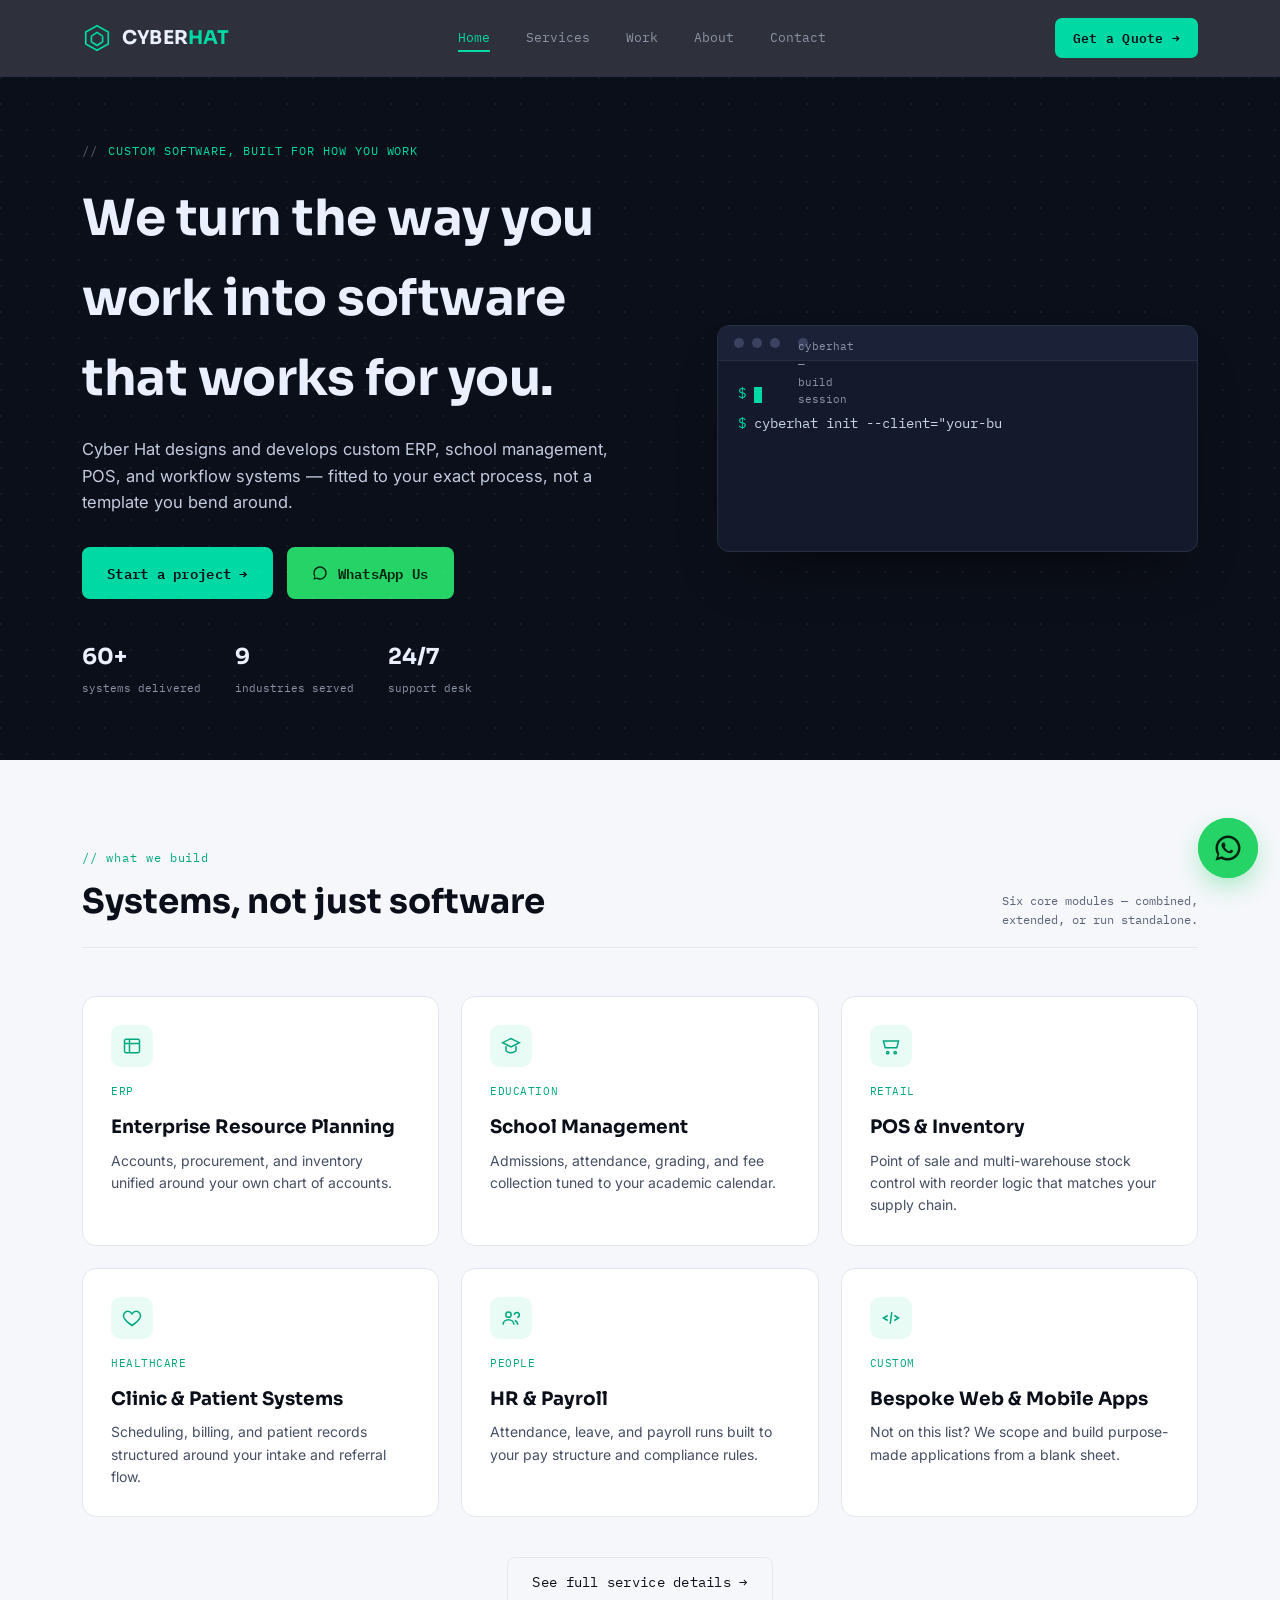
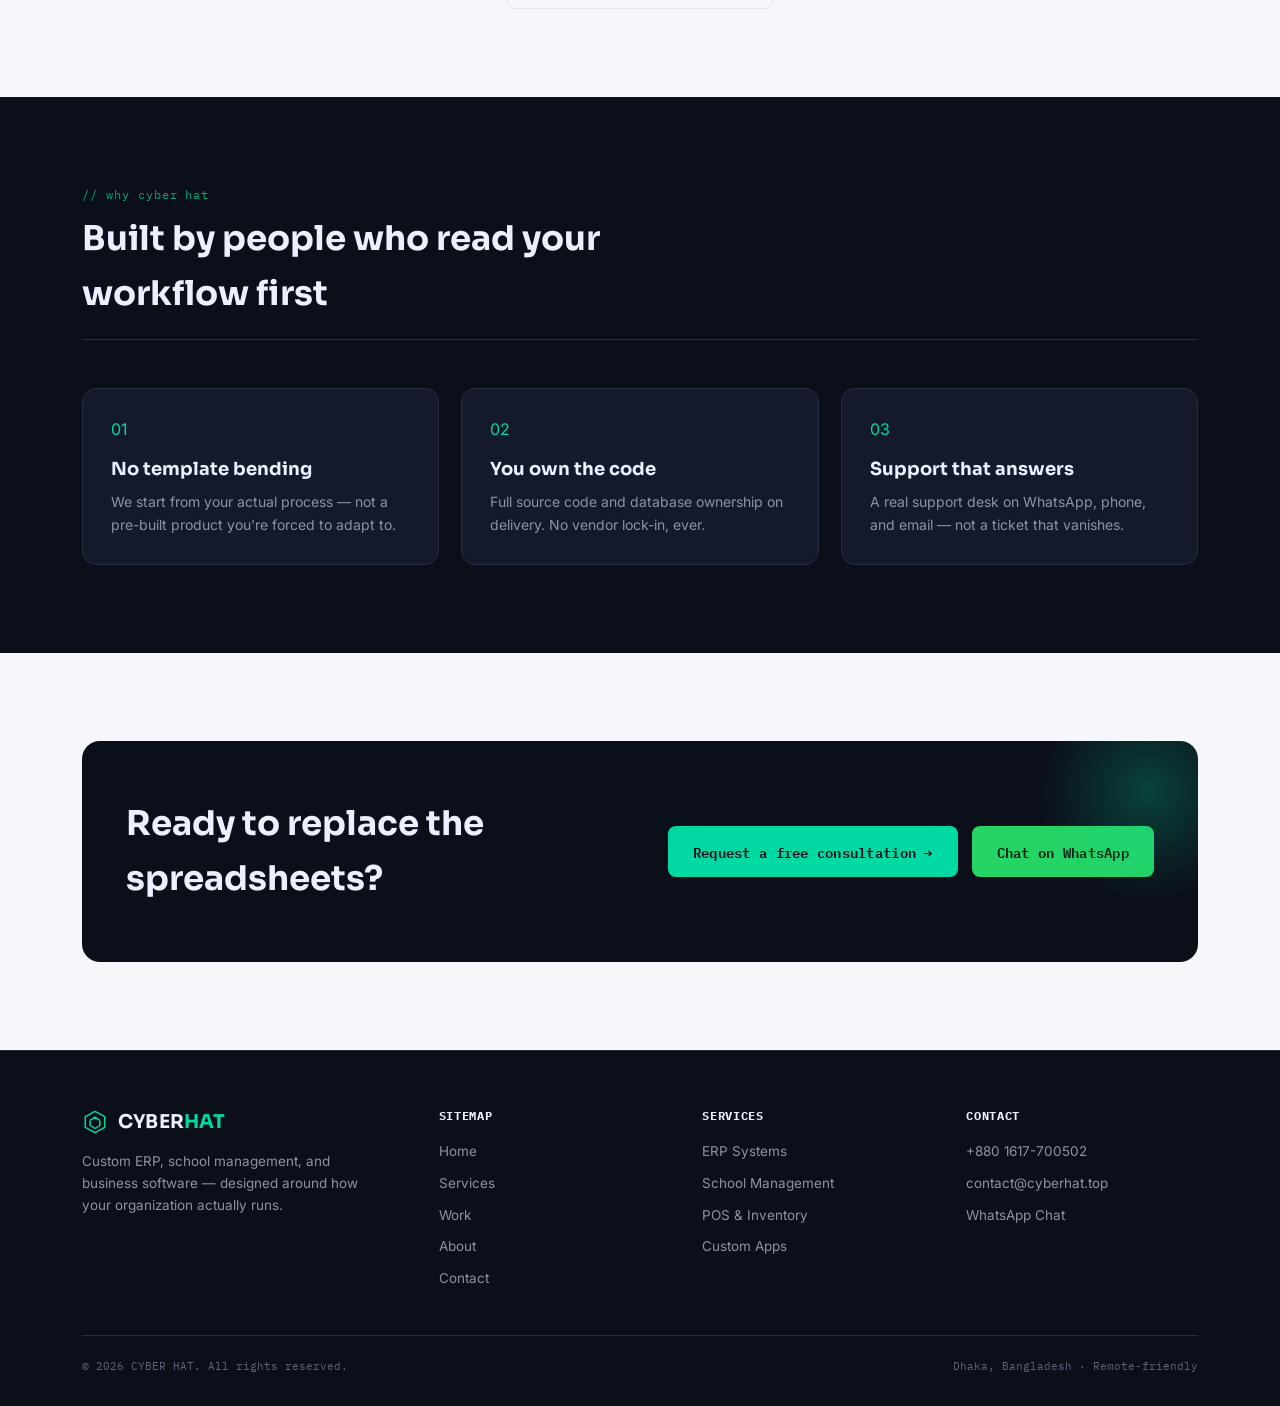
==== index.html @ 16d9b81a "Add files via upload" ====
<!DOCTYPE html>
<html lang="en">
<head>
<meta charset="UTF-8">
<meta name="viewport" content="width=device-width, initial-scale=1.0">
<title>Cyber Hat — Custom Software, ERP & School Management Systems</title>
<meta name="description" content="Cyber Hat builds custom ERP, school management, POS and business software tailored to how your organization actually works.">
<link rel="preconnect" href="https://fonts.googleapis.com">
<link rel="preconnect" href="https://fonts.gstatic.com" crossorigin>
<link href="https://fonts.googleapis.com/css2?family=Sora:wght@400;600;700;800&family=Inter:wght@400;500;600&family=IBM+Plex+Mono:wght@400;500&display=swap" rel="stylesheet">
<link rel="stylesheet" href="style.css">
</head>
<body>

<header class="site-header">
  <nav class="nav">
    <a href="index.html" class="logo">
      <svg viewBox="0 0 32 32" fill="none"><path d="M16 3 L28 9.5 V22.5 L16 29 L4 22.5 V9.5 Z" stroke="#00D9A3" stroke-width="1.8"/><path d="M10 14 L16 10 L22 14 M10 14 V20 L16 24 L22 20 V14" stroke="#00D9A3" stroke-width="1.8" stroke-linejoin="round"/></svg>
      <span class="logo-word">CYBER<span>HAT</span></span>
    </a>
    <ul class="nav-links">
      <li><a href="index.html" class="active">Home</a></li>
      <li><a href="services.html">Services</a></li>
      <li><a href="work.html">Work</a></li>
      <li><a href="about.html">About</a></li>
      <li><a href="contact.html">Contact</a></li>
    </ul>
    <a class="nav-cta desktop-only" href="contact.html">Get a Quote →</a>
    <button class="nav-toggle" aria-label="Toggle menu">☰</button>
  </nav>
  <div class="mobile-menu">
    <a href="index.html" class="active">Home</a>
    <a href="services.html">Services</a>
    <a href="work.html">Work</a>
    <a href="about.html">About</a>
    <a href="contact.html">Contact</a>
    <a class="nav-cta" href="contact.html">Get a Quote →</a>
  </div>
</header>

<section class="page-hero" style="padding-bottom:0;">
  <div class="wrap">
    <div class="crumb">CUSTOM SOFTWARE, BUILT FOR HOW YOU WORK</div>
    <div style="display:grid; grid-template-columns:1.1fr 0.9fr; gap:48px; align-items:center;">
      <div>
        <h1>We turn the way you work into software that works for you.</h1>
        <p class="lede">Cyber Hat designs and develops custom ERP, school management, POS, and workflow systems — fitted to your exact process, not a template you bend around.</p>
        <div style="display:flex; gap:14px; margin-top:32px; flex-wrap:wrap;">
          <a class="btn btn-primary" href="contact.html">Start a project →</a>
          <a class="btn btn-whatsapp" href="https://wa.me/8801617700502?text=Hi%20Cyber%20Hat%2C%20I%27d%20like%20to%20talk%20about%20a%20software%20project." target="_blank" rel="noopener">
            <svg width="16" height="16" viewBox="0 0 24 24" fill="#06210F"><path d="M12 2C6.5 2 2 6.5 2 12c0 1.9.5 3.7 1.5 5.3L2 22l4.9-1.3C8.4 21.6 10.2 22 12 22c5.5 0 10-4.5 10-10S17.5 2 12 2zm0 18c-1.6 0-3.1-.4-4.4-1.2l-.3-.2-3 .8.8-2.9-.2-.3C4.4 15 4 13.5 4 12c0-4.4 3.6-8 8-8s8 3.6 8 8-3.6 8-8 8z"/></svg>
            WhatsApp Us
          </a>
        </div>
        <div style="margin-top:40px; display:flex; gap:34px; flex-wrap:wrap;">
          <div><strong style="font-family:var(--display); font-size:22px; display:block;">60+</strong><span style="font-family:var(--mono); font-size:11px; color:var(--muted);">systems delivered</span></div>
          <div><strong style="font-family:var(--display); font-size:22px; display:block;">9</strong><span style="font-family:var(--mono); font-size:11px; color:var(--muted);">industries served</span></div>
          <div><strong style="font-family:var(--display); font-size:22px; display:block;">24/7</strong><span style="font-family:var(--mono); font-size:11px; color:var(--muted);">support desk</span></div>
        </div>
      </div>
      <div class="terminal reveal">
        <div class="terminal-bar"><span></span><span></span><span></span><span class="lbl">cyberhat — build session</span></div>
        <div class="terminal-body" data-terminal><div class="line"><span class="prompt">$</span> <span class="caret"></span></div></div>
      </div>
    </div>
    <div style="height:60px;"></div>
  </div>
</section>

<section>
  <div class="wrap">
    <div class="section-head reveal">
      <div>
        <div class="section-tag">what we build</div>
        <h2>Systems, not just software</h2>
      </div>
      <p class="section-note">Six core modules — combined, extended, or run standalone.</p>
    </div>
    <div class="grid-3">
      <div class="card reveal">
        <div class="card-icon"><svg width="20" height="20" viewBox="0 0 24 24" fill="none" stroke="#00A87D" stroke-width="1.8"><rect x="3" y="4" width="18" height="16" rx="2"/><path d="M3 9h18M9 4v16"/></svg></div>
        <div class="tag">ERP</div>
        <h3>Enterprise Resource Planning</h3>
        <p>Accounts, procurement, and inventory unified around your own chart of accounts.</p>
      </div>
      <div class="card reveal">
        <div class="card-icon"><svg width="20" height="20" viewBox="0 0 24 24" fill="none" stroke="#00A87D" stroke-width="1.8"><path d="M12 3 2 8l10 5 10-5-10-5Z"/><path d="M6 12v5c0 1.5 3 3 6 3s6-1.5 6-3v-5"/></svg></div>
        <div class="tag">EDUCATION</div>
        <h3>School Management</h3>
        <p>Admissions, attendance, grading, and fee collection tuned to your academic calendar.</p>
      </div>
      <div class="card reveal">
        <div class="card-icon"><svg width="20" height="20" viewBox="0 0 24 24" fill="none" stroke="#00A87D" stroke-width="1.8"><path d="M3 6h18l-2 8H5L3 6Z"/><circle cx="8" cy="20" r="1.4"/><circle cx="17" cy="20" r="1.4"/></svg></div>
        <div class="tag">RETAIL</div>
        <h3>POS &amp; Inventory</h3>
        <p>Point of sale and multi-warehouse stock control with reorder logic that matches your supply chain.</p>
      </div>
      <div class="card reveal">
        <div class="card-icon"><svg width="20" height="20" viewBox="0 0 24 24" fill="none" stroke="#00A87D" stroke-width="1.8"><path d="M12 21s-7-4.4-9.5-9C.7 8.4 2.7 4 7 4c2.2 0 3.8 1.3 5 3 1.2-1.7 2.8-3 5-3 4.3 0 6.3 4.4 4.5 8-2.5 4.6-9.5 9-9.5 9Z"/></svg></div>
        <div class="tag">HEALTHCARE</div>
        <h3>Clinic &amp; Patient Systems</h3>
        <p>Scheduling, billing, and patient records structured around your intake and referral flow.</p>
      </div>
      <div class="card reveal">
        <div class="card-icon"><svg width="20" height="20" viewBox="0 0 24 24" fill="none" stroke="#00A87D" stroke-width="1.8"><circle cx="9" cy="8" r="3.2"/><path d="M2.5 20c0-3.5 3-6 6.5-6s6.5 2.5 6.5 6"/><path d="M16 8.5a3 3 0 1 1 3.6 2.9M20 20c0-2.3-1.4-4.3-3.4-5.2"/></svg></div>
        <div class="tag">PEOPLE</div>
        <h3>HR &amp; Payroll</h3>
        <p>Attendance, leave, and payroll runs built to your pay structure and compliance rules.</p>
      </div>
      <div class="card reveal">
        <div class="card-icon"><svg width="20" height="20" viewBox="0 0 24 24" fill="none" stroke="#00A87D" stroke-width="1.8"><path d="m8 9-5 3 5 3M16 9l5 3-5 3M13 5l-2 14"/></svg></div>
        <div class="tag">CUSTOM</div>
        <h3>Bespoke Web &amp; Mobile Apps</h3>
        <p>Not on this list? We scope and build purpose-made applications from a blank sheet.</p>
      </div>
    </div>
    <div style="text-align:center; margin-top:40px;">
      <a class="btn btn-outline on-light" href="services.html">See full service details →</a>
    </div>
  </div>
</section>

<section class="dark-section">
  <div class="wrap">
    <div class="section-head reveal">
      <div>
        <div class="section-tag">why cyber hat</div>
        <h2>Built by people who read your workflow first</h2>
      </div>
    </div>
    <div class="grid-3">
      <div class="dark-card reveal">
        <div class="tag" style="color:var(--signal);">01</div>
        <h3>No template bending</h3>
        <p>We start from your actual process — not a pre-built product you're forced to adapt to.</p>
      </div>
      <div class="dark-card reveal">
        <div class="tag" style="color:var(--signal);">02</div>
        <h3>You own the code</h3>
        <p>Full source code and database ownership on delivery. No vendor lock-in, ever.</p>
      </div>
      <div class="dark-card reveal">
        <div class="tag" style="color:var(--signal);">03</div>
        <h3>Support that answers</h3>
        <p>A real support desk on WhatsApp, phone, and email — not a ticket that vanishes.</p>
      </div>
    </div>
  </div>
</section>

<section>
  <div class="wrap">
    <div class="cta-band reveal">
      <h2>Ready to replace the spreadsheets?</h2>
      <div class="cta-actions">
        <a class="btn btn-primary" href="contact.html">Request a free consultation →</a>
        <a class="btn btn-whatsapp" href="https://wa.me/8801617700502" target="_blank" rel="noopener">Chat on WhatsApp</a>
      </div>
    </div>
  </div>
</section>

<footer class="site-footer">
  <div class="wrap">
    <div class="foot-grid">
      <div class="foot-col">
        <div class="foot-brand">
          <svg width="26" height="26" viewBox="0 0 32 32" fill="none"><path d="M16 3 L28 9.5 V22.5 L16 29 L4 22.5 V9.5 Z" stroke="#00D9A3" stroke-width="1.8"/><path d="M10 14 L16 10 L22 14 M10 14 V20 L16 24 L22 20 V14" stroke="#00D9A3" stroke-width="1.8" stroke-linejoin="round"/></svg>
          <span class="logo-word">CYBER<span>HAT</span></span>
        </div>
        <p class="foot-desc">Custom ERP, school management, and business software — designed around how your organization actually runs.</p>
      </div>
      <div class="foot-col">
        <h4>Sitemap</h4>
        <a href="index.html">Home</a>
        <a href="services.html">Services</a>
        <a href="work.html">Work</a>
        <a href="about.html">About</a>
        <a href="contact.html">Contact</a>
      </div>
      <div class="foot-col">
        <h4>Services</h4>
        <a href="services.html">ERP Systems</a>
        <a href="services.html">School Management</a>
        <a href="services.html">POS &amp; Inventory</a>
        <a href="services.html">Custom Apps</a>
      </div>
      <div class="foot-col">
        <h4>Contact</h4>
        <a href="tel:+8801617700502">+880 1617-700502</a>
        <a href="mailto:contact@cyberhat.top">contact@cyberhat.top</a>
        <a href="https://wa.me/8801617700502" target="_blank" rel="noopener">WhatsApp Chat</a>
      </div>
    </div>
    <div class="foot-bottom">
      <span>© 2026 CYBER HAT. All rights reserved.</span>
      <span>Dhaka, Bangladesh · Remote-friendly</span>
    </div>
  </div>
</footer>

<div class="wa-float">
  <span class="wa-tooltip">Chat with us</span>
  <a class="wa-btn" href="https://wa.me/8801617700502?text=Hi%20Cyber%20Hat%2C%20I%27d%20like%20to%20talk%20about%20a%20software%20project." target="_blank" rel="noopener" aria-label="Chat on WhatsApp">
    <svg viewBox="0 0 24 24" fill="#06210F"><path d="M12 2C6.5 2 2 6.5 2 12c0 1.9.5 3.7 1.5 5.3L2 22l4.9-1.3C8.4 21.6 10.2 22 12 22c5.5 0 10-4.5 10-10S17.5 2 12 2zm0 18c-1.6 0-3.1-.4-4.4-1.2l-.3-.2-3 .8.8-2.9-.2-.3C4.4 15 4 13.5 4 12c0-4.4 3.6-8 8-8s8 3.6 8 8-3.6 8-8 8zm4.4-5.9c-.2-.1-1.4-.7-1.7-.8-.2-.1-.4-.1-.6.1-.2.2-.6.8-.8 1-.1.2-.3.2-.5.1-.7-.3-1.4-.7-2-1.3-.5-.5-1-1.1-1.4-1.7-.1-.2 0-.4.1-.5.1-.1.2-.3.4-.4.1-.1.2-.3.2-.4.1-.2 0-.3 0-.4-.1-.1-.6-1.4-.8-1.9-.2-.5-.4-.4-.6-.4h-.5c-.2 0-.4.1-.6.3-.2.2-.8.8-.8 1.9s.8 2.2.9 2.4c.1.2 1.6 2.4 3.8 3.4.5.2.9.4 1.3.5.5.2 1 .1 1.4.1.4-.1 1.4-.6 1.6-1.1.2-.5.2-1 .1-1.1-.1-.1-.2-.2-.4-.3z"/></svg>
  </a>
</div>

<script src="script.js"></script>
</body>
</html>
---- style.css ----
/* ============ CYBER HAT — shared stylesheet ============ */
:root{
  --ink:#0B0F19;
  --panel:#141a2b;
  --panel-2:#1b2238;
  --paper:#F6F7FB;
  --line:#E3E6EF;
  --line-dark:#262e46;
  --signal:#00D9A3;
  --signal-dim:#00A87D;
  --amber:#FFB020;
  --text-dark:#0B0F19;
  --text-light:#EAF0FF;
  --muted:#8B93A7;
  --muted-2:#5b6478;
  --display:'Sora', sans-serif;
  --body:'Inter', sans-serif;
  --mono:'IBM Plex Mono', monospace;
}

*{margin:0; padding:0; box-sizing:border-box;}
html{scroll-behavior:smooth;}
body{
  background:var(--paper);
  color:var(--text-dark);
  font-family:var(--body);
  line-height:1.6;
  overflow-x:hidden;
}
@media (prefers-reduced-motion: reduce){
  *{animation-duration:0.01ms !important; animation-iteration-count:1 !important; transition-duration:0.01ms !important; scroll-behavior:auto !important;}
}
img,svg{display:block; max-width:100%;}
a{color:inherit; text-decoration:none;}
ul{list-style:none;}
button{font-family:inherit; cursor:pointer;}

.wrap{max-width:1180px; margin:0 auto; padding:0 32px;}
@media(max-width:600px){.wrap{padding:0 20px;}}

a:focus-visible, button:focus-visible, input:focus-visible, textarea:focus-visible, select:focus-visible{
  outline:2px solid var(--amber);
  outline-offset:2px;
}

/* ---------- header / nav ---------- */
header.site-header{
  position:sticky; top:0; z-index:50;
  background:rgba(11,15,25,0.85);
  backdrop-filter:blur(10px);
  border-bottom:1px solid var(--line-dark);
}
.nav{
  display:flex; align-items:center; justify-content:space-between;
  padding:18px 32px; max-width:1180px; margin:0 auto;
}
.logo{display:flex; align-items:center; gap:10px; color:var(--text-light);}
.logo svg{width:30px; height:30px;}
.logo-word{font-family:var(--display); font-weight:700; font-size:19px; letter-spacing:0.01em;}
.logo-word span{color:var(--signal);}
.nav-links{display:flex; gap:8px; align-items:center; font-family:var(--mono); font-size:13px;}
.nav-links a{
  color:var(--muted); padding:8px 14px; border-radius:6px; position:relative;
  transition:color 0.2s, background 0.2s;
}
.nav-links a:hover{color:var(--text-light); background:var(--panel);}
.nav-links a.active{color:var(--signal);}
.nav-links a.active::after{
  content:""; position:absolute; left:14px; right:14px; bottom:2px; height:2px; background:var(--signal);
}
.nav-cta{
  font-family:var(--mono); font-size:12.5px; letter-spacing:0.02em;
  background:var(--signal); color:var(--ink); padding:10px 18px; border-radius:7px;
  font-weight:600; transition:background 0.2s, transform 0.15s;
  display:inline-flex; align-items:center; gap:8px;
}
.nav-cta:hover{background:var(--text-light); transform:translateY(-1px);}
.nav-toggle{display:none; background:none; border:none; color:var(--text-light); font-size:22px;}
@media(max-width:900px){
  .nav-links{display:none;}
  .nav-cta.desktop-only{display:none;}
  .nav-toggle{display:block;}
}
.mobile-menu{
  display:none; flex-direction:column; gap:2px; padding:10px 20px 22px;
  background:var(--ink); border-bottom:1px solid var(--line-dark);
}
.mobile-menu.open{display:flex;}
.mobile-menu a{
  font-family:var(--mono); font-size:14px; color:var(--muted); padding:12px 6px;
  border-bottom:1px solid var(--line-dark);
}
.mobile-menu a.active{color:var(--signal);}
.mobile-menu .nav-cta{margin-top:14px; justify-content:center;}

/* ---------- page hero band (dark) ---------- */
.page-hero{
  background:var(--ink);
  color:var(--text-light);
  padding:64px 0 56px;
  position:relative;
  overflow:hidden;
}
.page-hero::before{
  content:"";
  position:absolute; inset:0;
  background-image: radial-gradient(circle at 1px 1px, rgba(255,255,255,0.06) 1px, transparent 0);
  background-size:26px 26px;
  pointer-events:none;
}
.crumb{
  font-family:var(--mono); font-size:12px; color:var(--signal); letter-spacing:0.08em;
  display:flex; align-items:center; gap:10px; margin-bottom:18px; position:relative;
}
.crumb::before{content:"//"; color:var(--muted-2);}
.page-hero h1{
  font-family:var(--display); font-weight:700; font-size:clamp(30px,4.4vw,50px);
  letter-spacing:-0.01em; max-width:16ch; position:relative;
}
.page-hero .lede{
  margin-top:18px; font-size:16.5px; color:#c3cbe0; max-width:56ch; position:relative;
}

/* ---------- generic section ---------- */
section{padding:88px 0;}
.section-tight{padding:56px 0;}
.section-head{
  display:flex; justify-content:space-between; align-items:flex-end; gap:24px;
  margin-bottom:48px; padding-bottom:18px; border-bottom:1px solid var(--line);
}
.section-tag{font-family:var(--mono); font-size:12px; color:var(--signal-dim); letter-spacing:0.08em;}
.section-tag::before{content:"// ";}
h2{font-family:var(--display); font-weight:700; font-size:clamp(24px,3vw,34px); margin-top:8px; max-width:22ch;}
.section-note{font-family:var(--mono); font-size:12px; color:var(--muted-2); max-width:30ch; text-align:right;}
@media(max-width:700px){
  .section-head{flex-direction:column; align-items:flex-start;}
  .section-note{text-align:left;}
}
.dark-section{background:var(--ink); color:var(--text-light);}
.dark-section h2{color:var(--text-light);}
.dark-section .section-head{border-bottom:1px solid var(--line-dark);}

/* ---------- buttons ---------- */
.btn{
  font-family:var(--mono); font-size:13.5px; letter-spacing:0.02em;
  padding:14px 24px; border-radius:8px; display:inline-flex; align-items:center; gap:10px;
  transition:transform 0.15s ease, background 0.2s, box-shadow 0.2s;
  border:1px solid transparent;
}
.btn-primary{background:var(--signal); color:var(--ink); font-weight:600;}
.btn-primary:hover{transform:translateY(-2px); box-shadow:0 10px 24px -8px rgba(0,217,163,0.55);}
.btn-outline{border-color:var(--line-dark); color:var(--text-light);}
.btn-outline:hover{border-color:var(--signal); color:var(--signal);}
.btn-outline.on-light{border-color:var(--line); color:var(--text-dark);}
.btn-outline.on-light:hover{border-color:var(--signal-dim); color:var(--signal-dim);}
.btn-whatsapp{background:#25D366; color:#06210F; font-weight:600;}
.btn-whatsapp:hover{transform:translateY(-2px); box-shadow:0 10px 24px -8px rgba(37,211,102,0.6);}

/* ---------- terminal / hero visual ---------- */
.terminal{
  background:var(--panel);
  border:1px solid var(--line-dark);
  border-radius:12px;
  overflow:hidden;
  box-shadow:0 30px 60px -30px rgba(0,0,0,0.6);
}
.terminal-bar{
  display:flex; align-items:center; gap:8px;
  padding:12px 16px; background:var(--panel-2); border-bottom:1px solid var(--line-dark);
}
.terminal-bar span{width:10px; height:10px; border-radius:50%; background:#3a4260;}
.terminal-bar .lbl{
  margin-left:10px; font-family:var(--mono); font-size:11px; color:var(--muted);
}
.terminal-body{padding:22px 20px; font-family:var(--mono); font-size:13.5px; color:#c9d3e8; min-height:190px;}
.terminal-body .line{margin-bottom:8px;}
.terminal-body .prompt{color:var(--signal);}
.terminal-body .out{color:var(--muted);}
.caret{display:inline-block; width:8px; height:16px; background:var(--signal); vertical-align:middle; animation:blink 1s steps(2) infinite;}
@keyframes blink{50%{opacity:0;}}

/* ---------- cards / grids ---------- */
.grid-3{display:grid; grid-template-columns:repeat(3,1fr); gap:22px;}
.grid-2{display:grid; grid-template-columns:1fr 1fr; gap:22px;}
@media(max-width:900px){.grid-3{grid-template-columns:repeat(2,1fr);}}
@media(max-width:640px){.grid-3, .grid-2{grid-template-columns:1fr;}}

.card{
  background:#fff; border:1px solid var(--line); border-radius:14px; padding:28px;
  transition:transform 0.2s ease, box-shadow 0.2s ease, border-color 0.2s;
}
.card:hover{transform:translateY(-4px); box-shadow:0 20px 40px -24px rgba(11,15,25,0.25); border-color:#d3d8e8;}
.card .tag{font-family:var(--mono); font-size:10.5px; color:var(--signal-dim); letter-spacing:0.05em;}
.card h3{font-family:var(--display); font-size:18.5px; font-weight:700; margin:12px 0 8px;}
.card p{font-size:14px; color:#454e63;}
.card-icon{
  width:42px; height:42px; border-radius:10px; background:#e9fbf5;
  display:flex; align-items:center; justify-content:center; margin-bottom:16px;
}
.chip-row{margin-top:16px; display:flex; flex-wrap:wrap; gap:6px;}
.chip{font-family:var(--mono); font-size:10px; border:1px solid var(--line); padding:4px 9px; border-radius:20px; color:var(--muted-2);}

.dark-card{
  background:var(--panel); border:1px solid var(--line-dark); border-radius:14px; padding:28px; color:var(--text-light);
  transition:transform 0.2s ease, border-color 0.2s;
}
.dark-card:hover{transform:translateY(-4px); border-color:var(--signal-dim);}
.dark-card h3{font-family:var(--display); font-weight:700; font-size:18px; margin:12px 0 8px;}
.dark-card p{font-size:14px; color:var(--muted);}

/* ---------- stats strip ---------- */
.stats-strip{
  display:grid; grid-template-columns:repeat(4,1fr);
  border:1px solid var(--line-dark); border-radius:14px; overflow:hidden; background:var(--panel);
}
.stat-cell{padding:26px 20px; border-right:1px solid var(--line-dark); text-align:center;}
.stat-cell:last-child{border-right:none;}
.stat-cell .val{font-family:var(--display); font-size:30px; font-weight:700; color:var(--signal);}
.stat-cell .lbl{margin-top:6px; font-family:var(--mono); font-size:10.5px; color:var(--muted); letter-spacing:0.04em; text-transform:uppercase;}
@media(max-width:700px){.stats-strip{grid-template-columns:repeat(2,1fr);} .stat-cell{border-bottom:1px solid var(--line-dark);}}

/* ---------- process rows ---------- */
.proc-row{
  display:grid; grid-template-columns:110px 1fr 1.3fr; gap:22px;
  padding:26px 0; border-bottom:1px solid var(--line); align-items:start;
}
.proc-row:first-child{border-top:1px solid var(--line);}
.proc-num{font-family:var(--mono); font-size:13px; color:var(--signal-dim);}
.proc-row h3{font-family:var(--display); font-size:17.5px; font-weight:700; padding-top:2px;}
.proc-row p{font-size:14px; color:#454e63; padding-top:2px;}
@media(max-width:700px){
  .proc-row{grid-template-columns:60px 1fr;}
  .proc-row p{grid-column:1/-1;}
}

/* ---------- CTA band ---------- */
.cta-band{
  background:var(--ink); color:var(--text-light); border-radius:18px; padding:56px 44px;
  display:flex; justify-content:space-between; align-items:center; gap:30px; flex-wrap:wrap;
  position:relative; overflow:hidden;
}
.cta-band::after{
  content:""; position:absolute; right:-60px; top:-60px; width:220px; height:220px; border-radius:50%;
  background:radial-gradient(circle, rgba(0,217,163,0.25), transparent 70%);
}
.cta-band h2{color:var(--text-light); margin:0; max-width:18ch;}
.cta-actions{display:flex; gap:14px; flex-wrap:wrap; position:relative;}

/* ---------- footer ---------- */
footer.site-footer{background:var(--ink); color:var(--muted); padding:56px 0 30px; border-top:1px solid var(--line-dark);}
.foot-grid{display:grid; grid-template-columns:1.4fr 1fr 1fr 1fr; gap:32px; padding-bottom:36px; border-bottom:1px solid var(--line-dark);}
.foot-col h4{font-family:var(--mono); font-size:11.5px; letter-spacing:0.06em; color:var(--text-light); text-transform:uppercase; margin-bottom:16px;}
.foot-col a, .foot-col p{display:block; font-size:13.5px; color:var(--muted); margin-bottom:10px;}
.foot-col a:hover{color:var(--signal);}
.foot-brand{display:flex; align-items:center; gap:10px; margin-bottom:14px;}
.foot-brand .logo-word{color:var(--text-light);}
.foot-desc{font-size:13.5px; color:var(--muted); max-width:34ch; margin-bottom:0;}
.foot-bottom{
  display:flex; justify-content:space-between; flex-wrap:wrap; gap:12px;
  font-family:var(--mono); font-size:11px; color:var(--muted-2); padding-top:22px;
}
@media(max-width:800px){.foot-grid{grid-template-columns:1fr 1fr;}}
@media(max-width:500px){.foot-grid{grid-template-columns:1fr;}}

/* ---------- floating WhatsApp button ---------- */
.wa-float{
  position:fixed; right:22px; bottom:22px; z-index:100;
  display:flex; align-items:center; gap:10px;
}
.wa-btn{
  width:60px; height:60px; border-radius:50%; background:#25D366;
  display:flex; align-items:center; justify-content:center;
  box-shadow:0 10px 30px -8px rgba(37,211,102,0.65);
  position:relative;
}
.wa-btn svg{width:30px; height:30px;}
.wa-btn::before{
  content:""; position:absolute; inset:0; border-radius:50%; background:#25D366;
  animation:wa-pulse 2.2s ease-out infinite;
  z-index:-1;
}
@keyframes wa-pulse{
  0%{transform:scale(1); opacity:0.55;}
  100%{transform:scale(1.9); opacity:0;}
}
.wa-tooltip{
  font-family:var(--mono); font-size:12px; background:var(--ink); color:var(--text-light);
  padding:8px 12px; border-radius:8px; white-space:nowrap;
  opacity:0; transform:translateX(6px); transition:opacity 0.2s, transform 0.2s; pointer-events:none;
}
.wa-float:hover .wa-tooltip{opacity:1; transform:translateX(0);}
@media(max-width:600px){
  .wa-float{right:16px; bottom:16px;}
  .wa-btn{width:54px; height:54px;}
  .wa-tooltip{display:none;}
}

/* ---------- contact page specifics ---------- */
.contact-grid{display:grid; grid-template-columns:1fr 1fr; gap:0; border:1px solid var(--line); border-radius:16px; overflow:hidden;}
.contact-info{background:var(--ink); color:var(--text-light); padding:48px;}
.contact-info h2{color:var(--text-light); max-width:none;}
.contact-form{padding:48px; background:#fff;}
.contact-list{margin-top:30px; display:flex; flex-direction:column; gap:18px;}
.contact-list a, .contact-list span{font-family:var(--mono); font-size:14px; display:flex; align-items:center; gap:12px; color:var(--text-light);}
.contact-list .ic{width:34px; height:34px; border-radius:8px; background:var(--panel-2); display:flex; align-items:center; justify-content:center; flex-shrink:0;}
.field{margin-bottom:20px;}
.field label{display:block; font-family:var(--mono); font-size:11px; letter-spacing:0.05em; text-transform:uppercase; color:var(--muted-2); margin-bottom:8px;}
.field input, .field select, .field textarea{
  width:100%; border:1px solid var(--line); border-radius:8px; background:#fbfbfd;
  padding:11px 12px; font-family:var(--body); font-size:14.5px; color:var(--text-dark); outline:none;
  transition:border-color 0.2s;
}
.field input:focus, .field select:focus, .field textarea:focus{border-color:var(--signal-dim);}
.field textarea{resize:vertical; min-height:90px;}
.submit-btn{
  margin-top:6px; width:100%; background:var(--ink); color:#fff; border:none; border-radius:8px;
  padding:14px 20px; font-family:var(--mono); font-size:13.5px; letter-spacing:0.02em; transition:background 0.2s;
}
.submit-btn:hover{background:var(--signal-dim);}
.map-embed{border-radius:12px; overflow:hidden; border:1px solid var(--line); margin-top:26px;}
.map-embed iframe{width:100%; height:280px; border:0; display:block;}
@media(max-width:850px){.contact-grid{grid-template-columns:1fr;}}

/* ---------- about page specifics ---------- */
.value-row{display:grid; grid-template-columns:repeat(4,1fr); gap:20px;}
@media(max-width:900px){.value-row{grid-template-columns:repeat(2,1fr);}}
@media(max-width:560px){.value-row{grid-template-columns:1fr;}}
.team-grid{display:grid; grid-template-columns:repeat(4,1fr); gap:22px;}
@media(max-width:900px){.team-grid{grid-template-columns:repeat(2,1fr);}}
@media(max-width:560px){.team-grid{grid-template-columns:1fr;}}
.avatar{
  width:100%; aspect-ratio:1; border-radius:14px; background:var(--panel);
  display:flex; align-items:center; justify-content:center; margin-bottom:14px;
  font-family:var(--display); font-weight:700; font-size:26px; color:var(--signal);
  border:1px solid var(--line-dark);
}
.team-card{text-align:left;}
.team-card h3{font-size:16.5px;}
.team-card .role{font-family:var(--mono); font-size:11.5px; color:var(--muted); margin-top:-4px; margin-bottom:8px; display:block;}

/* ---------- work/portfolio page specifics ---------- */
.work-card{border-radius:16px; overflow:hidden; border:1px solid var(--line); background:#fff;}
.work-visual{
  aspect-ratio:16/10; background:var(--ink); position:relative; overflow:hidden;
  display:flex; align-items:center; justify-content:center;
}
.work-visual svg{width:80%; height:80%;}
.work-body{padding:24px;}
.work-body .tag{font-family:var(--mono); font-size:10.5px; color:var(--signal-dim);}
.work-body h3{font-family:var(--display); font-size:18px; font-weight:700; margin:10px 0 8px;}
.work-body p{font-size:13.5px; color:#454e63;}
.filter-row{display:flex; gap:10px; flex-wrap:wrap; margin-bottom:36px;}
.filter-pill{
  font-family:var(--mono); font-size:12px; padding:8px 16px; border-radius:20px;
  border:1px solid var(--line); color:var(--muted-2); background:#fff; transition:all 0.2s;
}
.filter-pill.active, .filter-pill:hover{background:var(--ink); color:#fff; border-color:var(--ink);}

/* ---------- reveal animation ---------- */
.reveal{opacity:0; transform:translateY(16px); transition:opacity 0.6s ease, transform 0.6s ease;}
.reveal.in{opacity:1; transform:translateY(0);}
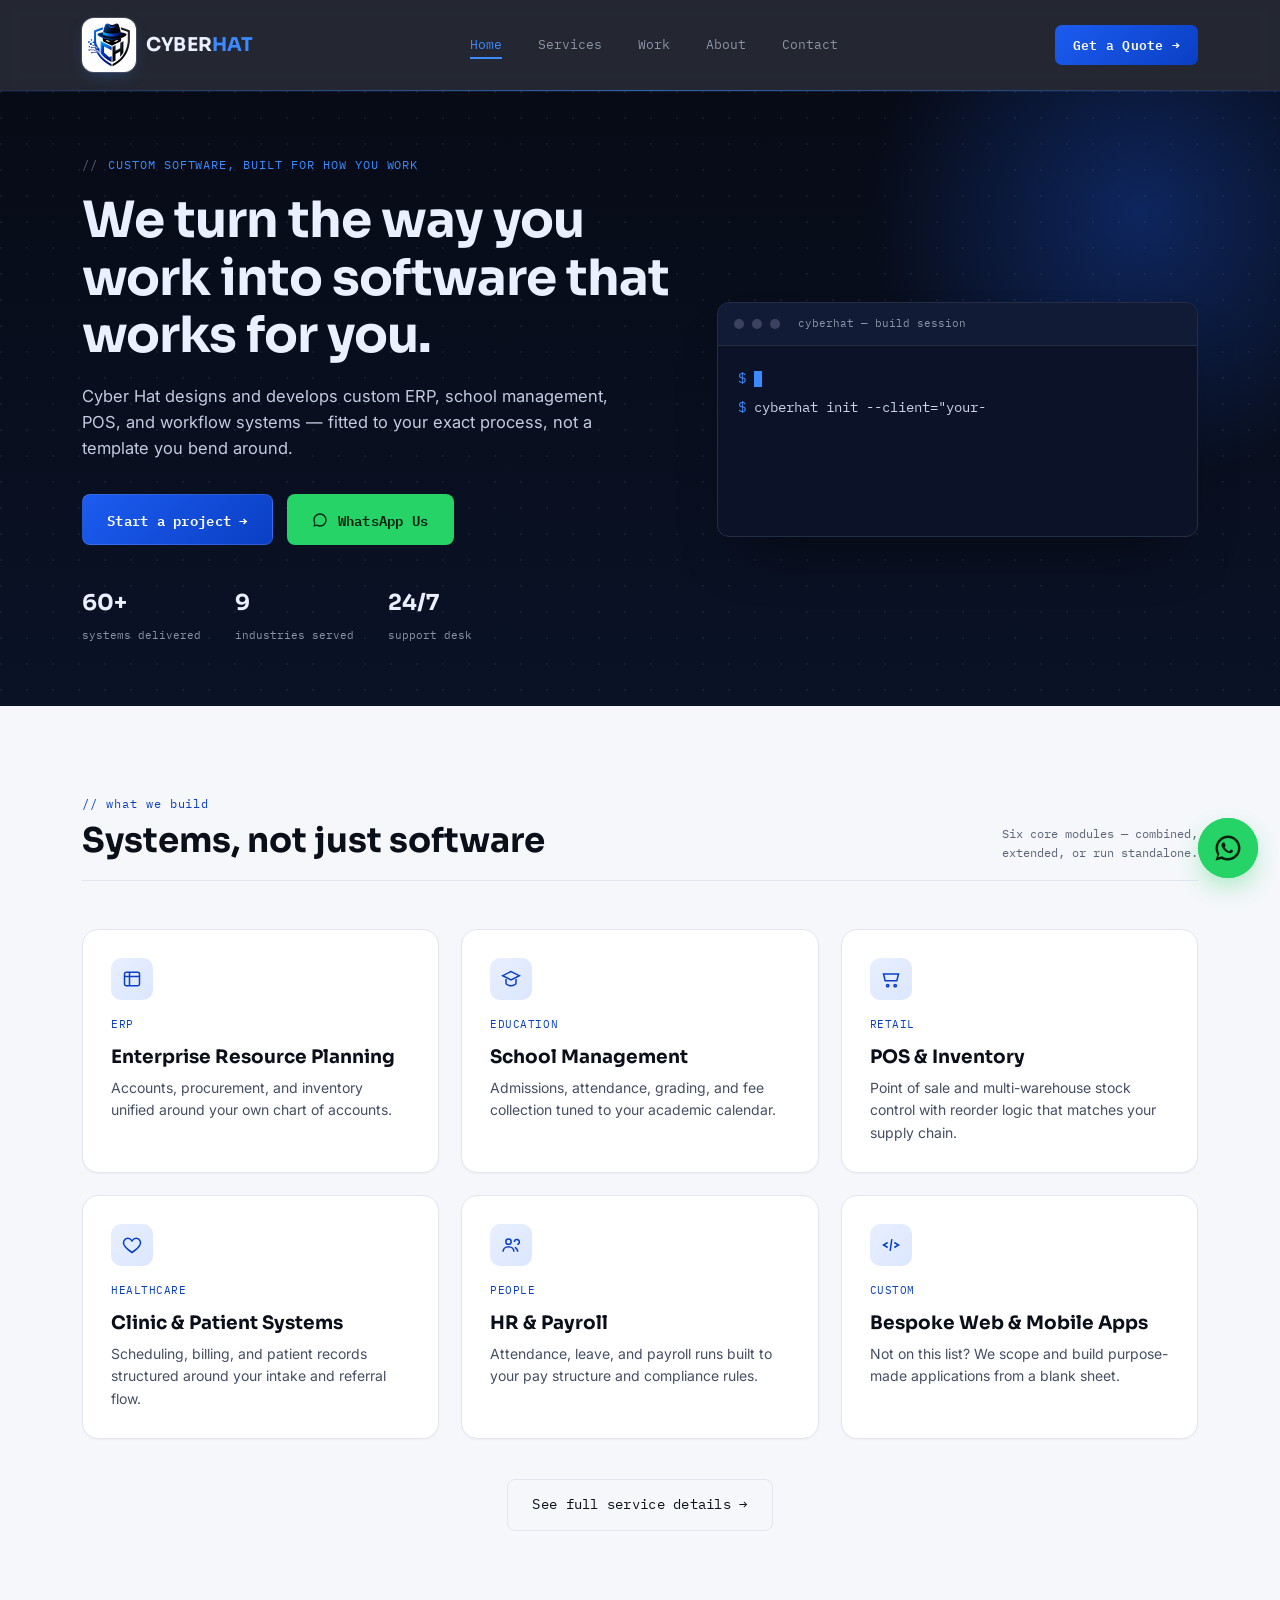
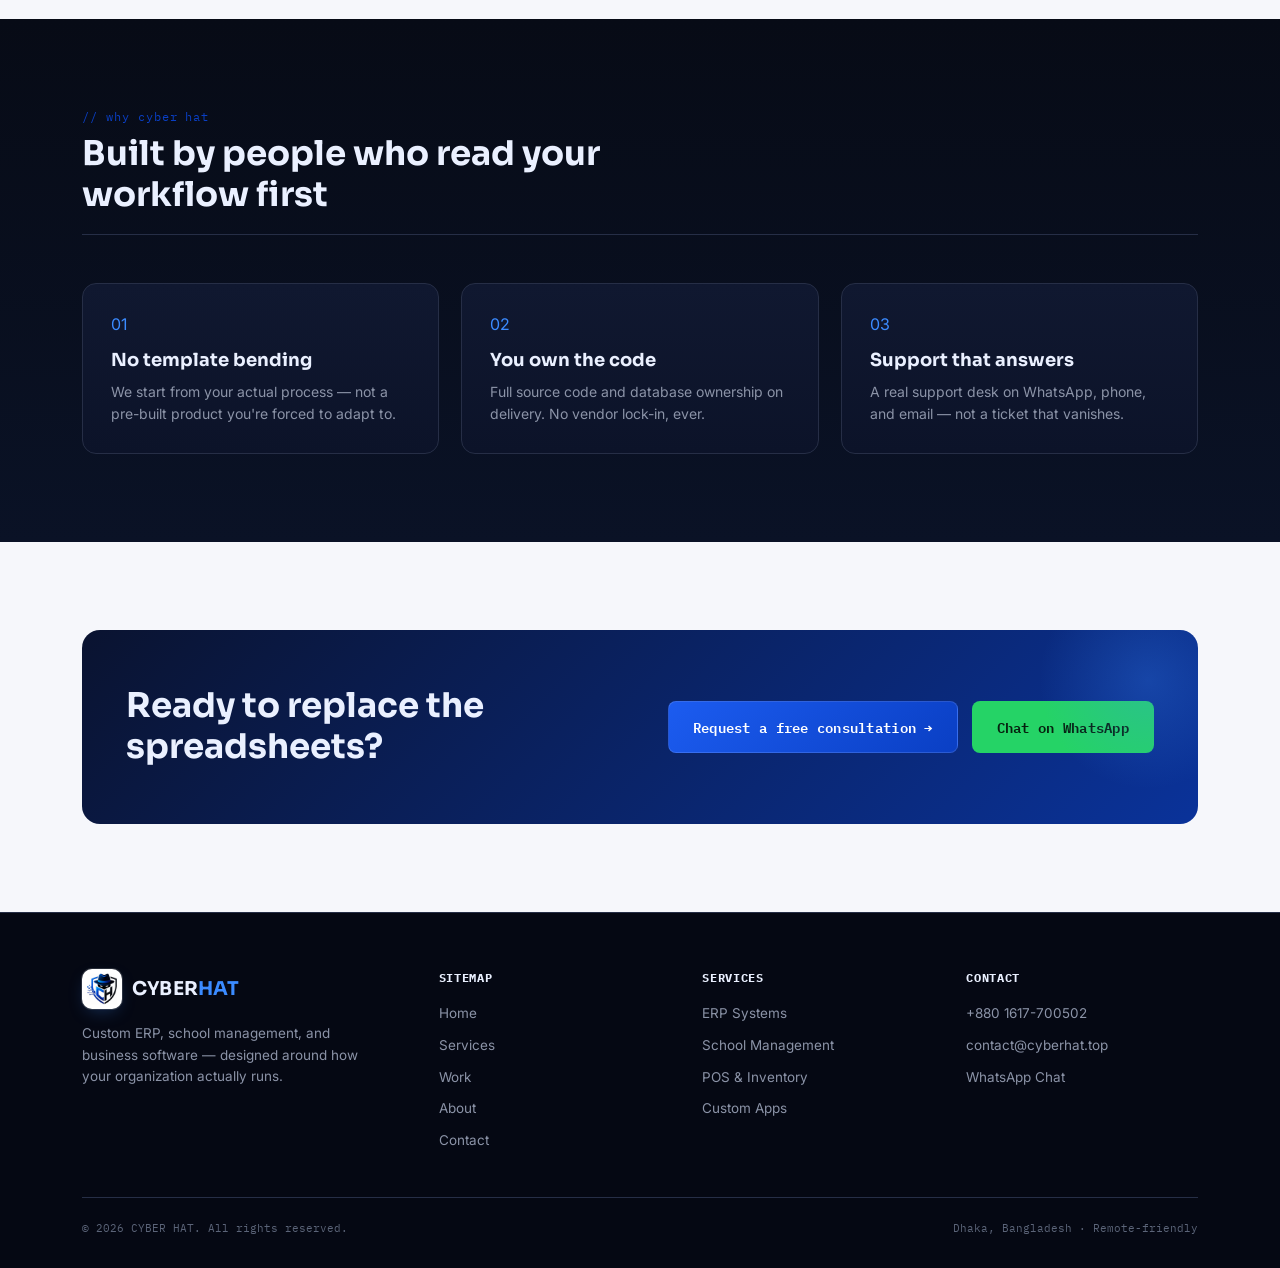
==== commit eeaea9be: "Add files via upload" ====
--- a/index.html
+++ b/index.html
@@ -2,20 +2,24 @@
 <html lang="en">
 <head>
 <meta charset="UTF-8">
-<meta name="viewport" content="width=device-width, initial-scale=1.0">
+<meta name="viewport" content="width=device-width, initial-scale=1, viewport-fit=cover">
+<meta name="theme-color" content="#0B0F19">
 <title>Cyber Hat — Custom Software, ERP & School Management Systems</title>
 <meta name="description" content="Cyber Hat builds custom ERP, school management, POS and business software tailored to how your organization actually works.">
 <link rel="preconnect" href="https://fonts.googleapis.com">
 <link rel="preconnect" href="https://fonts.gstatic.com" crossorigin>
 <link href="https://fonts.googleapis.com/css2?family=Sora:wght@400;600;700;800&family=Inter:wght@400;500;600&family=IBM+Plex+Mono:wght@400;500&display=swap" rel="stylesheet">
+<link rel="icon" type="image/png" href="favicon.png">
+<link rel="apple-touch-icon" href="logo.png">
 <link rel="stylesheet" href="style.css">
 </head>
 <body>
 
 <header class="site-header">
   <nav class="nav">
-    <a href="index.html" class="logo">
-      <svg viewBox="0 0 32 32" fill="none"><path d="M16 3 L28 9.5 V22.5 L16 29 L4 22.5 V9.5 Z" stroke="#00D9A3" stroke-width="1.8"/><path d="M10 14 L16 10 L22 14 M10 14 V20 L16 24 L22 20 V14" stroke="#00D9A3" stroke-width="1.8" stroke-linejoin="round"/></svg>
+    <a href="index.html" class="logo" aria-label="Cyber Hat — Home">
+      <img class="logo-img" src="logo.png" alt="" width="54" height="54" decoding="async">
+      <span class="logo-fallback" aria-hidden="true"><svg viewBox="0 0 32 32" fill="none"><path d="M16 3 L28 9.5 V22.5 L16 29 L4 22.5 V9.5 Z" stroke="#3B8BFF" stroke-width="1.8"/><path d="M10 14 L16 10 L22 14 M10 14 V20 L16 24 L22 20 V14" stroke="#3B8BFF" stroke-width="1.8" stroke-linejoin="round"/></svg></span>
       <span class="logo-word">CYBER<span>HAT</span></span>
     </a>
     <ul class="nav-links">
@@ -26,9 +30,9 @@
       <li><a href="contact.html">Contact</a></li>
     </ul>
     <a class="nav-cta desktop-only" href="contact.html">Get a Quote →</a>
-    <button class="nav-toggle" aria-label="Toggle menu">☰</button>
+    <button class="nav-toggle" aria-label="Toggle menu" aria-expanded="false" aria-controls="mobile-menu">☰</button>
   </nav>
-  <div class="mobile-menu">
+  <div class="mobile-menu" id="mobile-menu">
     <a href="index.html" class="active">Home</a>
     <a href="services.html">Services</a>
     <a href="work.html">Work</a>
@@ -41,18 +45,18 @@
 <section class="page-hero" style="padding-bottom:0;">
   <div class="wrap">
     <div class="crumb">CUSTOM SOFTWARE, BUILT FOR HOW YOU WORK</div>
-    <div style="display:grid; grid-template-columns:1.1fr 0.9fr; gap:48px; align-items:center;">
+    <div class="hero-grid">
       <div>
         <h1>We turn the way you work into software that works for you.</h1>
         <p class="lede">Cyber Hat designs and develops custom ERP, school management, POS, and workflow systems — fitted to your exact process, not a template you bend around.</p>
-        <div style="display:flex; gap:14px; margin-top:32px; flex-wrap:wrap;">
+        <div class="hero-actions">
           <a class="btn btn-primary" href="contact.html">Start a project →</a>
           <a class="btn btn-whatsapp" href="https://wa.me/8801617700502?text=Hi%20Cyber%20Hat%2C%20I%27d%20like%20to%20talk%20about%20a%20software%20project." target="_blank" rel="noopener">
             <svg width="16" height="16" viewBox="0 0 24 24" fill="#06210F"><path d="M12 2C6.5 2 2 6.5 2 12c0 1.9.5 3.7 1.5 5.3L2 22l4.9-1.3C8.4 21.6 10.2 22 12 22c5.5 0 10-4.5 10-10S17.5 2 12 2zm0 18c-1.6 0-3.1-.4-4.4-1.2l-.3-.2-3 .8.8-2.9-.2-.3C4.4 15 4 13.5 4 12c0-4.4 3.6-8 8-8s8 3.6 8 8-3.6 8-8 8z"/></svg>
             WhatsApp Us
           </a>
         </div>
-        <div style="margin-top:40px; display:flex; gap:34px; flex-wrap:wrap;">
+        <div class="hero-stats">
           <div><strong style="font-family:var(--display); font-size:22px; display:block;">60+</strong><span style="font-family:var(--mono); font-size:11px; color:var(--muted);">systems delivered</span></div>
           <div><strong style="font-family:var(--display); font-size:22px; display:block;">9</strong><span style="font-family:var(--mono); font-size:11px; color:var(--muted);">industries served</span></div>
           <div><strong style="font-family:var(--display); font-size:22px; display:block;">24/7</strong><span style="font-family:var(--mono); font-size:11px; color:var(--muted);">support desk</span></div>
@@ -78,37 +82,37 @@
     </div>
     <div class="grid-3">
       <div class="card reveal">
-        <div class="card-icon"><svg width="20" height="20" viewBox="0 0 24 24" fill="none" stroke="#00A87D" stroke-width="1.8"><rect x="3" y="4" width="18" height="16" rx="2"/><path d="M3 9h18M9 4v16"/></svg></div>
+        <div class="card-icon"><svg width="20" height="20" viewBox="0 0 24 24" fill="none" stroke="#0A3FC4" stroke-width="1.8"><rect x="3" y="4" width="18" height="16" rx="2"/><path d="M3 9h18M9 4v16"/></svg></div>
         <div class="tag">ERP</div>
         <h3>Enterprise Resource Planning</h3>
         <p>Accounts, procurement, and inventory unified around your own chart of accounts.</p>
       </div>
       <div class="card reveal">
-        <div class="card-icon"><svg width="20" height="20" viewBox="0 0 24 24" fill="none" stroke="#00A87D" stroke-width="1.8"><path d="M12 3 2 8l10 5 10-5-10-5Z"/><path d="M6 12v5c0 1.5 3 3 6 3s6-1.5 6-3v-5"/></svg></div>
+        <div class="card-icon"><svg width="20" height="20" viewBox="0 0 24 24" fill="none" stroke="#0A3FC4" stroke-width="1.8"><path d="M12 3 2 8l10 5 10-5-10-5Z"/><path d="M6 12v5c0 1.5 3 3 6 3s6-1.5 6-3v-5"/></svg></div>
         <div class="tag">EDUCATION</div>
         <h3>School Management</h3>
         <p>Admissions, attendance, grading, and fee collection tuned to your academic calendar.</p>
       </div>
       <div class="card reveal">
-        <div class="card-icon"><svg width="20" height="20" viewBox="0 0 24 24" fill="none" stroke="#00A87D" stroke-width="1.8"><path d="M3 6h18l-2 8H5L3 6Z"/><circle cx="8" cy="20" r="1.4"/><circle cx="17" cy="20" r="1.4"/></svg></div>
+        <div class="card-icon"><svg width="20" height="20" viewBox="0 0 24 24" fill="none" stroke="#0A3FC4" stroke-width="1.8"><path d="M3 6h18l-2 8H5L3 6Z"/><circle cx="8" cy="20" r="1.4"/><circle cx="17" cy="20" r="1.4"/></svg></div>
         <div class="tag">RETAIL</div>
         <h3>POS &amp; Inventory</h3>
         <p>Point of sale and multi-warehouse stock control with reorder logic that matches your supply chain.</p>
       </div>
       <div class="card reveal">
-        <div class="card-icon"><svg width="20" height="20" viewBox="0 0 24 24" fill="none" stroke="#00A87D" stroke-width="1.8"><path d="M12 21s-7-4.4-9.5-9C.7 8.4 2.7 4 7 4c2.2 0 3.8 1.3 5 3 1.2-1.7 2.8-3 5-3 4.3 0 6.3 4.4 4.5 8-2.5 4.6-9.5 9-9.5 9Z"/></svg></div>
+        <div class="card-icon"><svg width="20" height="20" viewBox="0 0 24 24" fill="none" stroke="#0A3FC4" stroke-width="1.8"><path d="M12 21s-7-4.4-9.5-9C.7 8.4 2.7 4 7 4c2.2 0 3.8 1.3 5 3 1.2-1.7 2.8-3 5-3 4.3 0 6.3 4.4 4.5 8-2.5 4.6-9.5 9-9.5 9Z"/></svg></div>
         <div class="tag">HEALTHCARE</div>
         <h3>Clinic &amp; Patient Systems</h3>
         <p>Scheduling, billing, and patient records structured around your intake and referral flow.</p>
       </div>
       <div class="card reveal">
-        <div class="card-icon"><svg width="20" height="20" viewBox="0 0 24 24" fill="none" stroke="#00A87D" stroke-width="1.8"><circle cx="9" cy="8" r="3.2"/><path d="M2.5 20c0-3.5 3-6 6.5-6s6.5 2.5 6.5 6"/><path d="M16 8.5a3 3 0 1 1 3.6 2.9M20 20c0-2.3-1.4-4.3-3.4-5.2"/></svg></div>
+        <div class="card-icon"><svg width="20" height="20" viewBox="0 0 24 24" fill="none" stroke="#0A3FC4" stroke-width="1.8"><circle cx="9" cy="8" r="3.2"/><path d="M2.5 20c0-3.5 3-6 6.5-6s6.5 2.5 6.5 6"/><path d="M16 8.5a3 3 0 1 1 3.6 2.9M20 20c0-2.3-1.4-4.3-3.4-5.2"/></svg></div>
         <div class="tag">PEOPLE</div>
         <h3>HR &amp; Payroll</h3>
         <p>Attendance, leave, and payroll runs built to your pay structure and compliance rules.</p>
       </div>
       <div class="card reveal">
-        <div class="card-icon"><svg width="20" height="20" viewBox="0 0 24 24" fill="none" stroke="#00A87D" stroke-width="1.8"><path d="m8 9-5 3 5 3M16 9l5 3-5 3M13 5l-2 14"/></svg></div>
+        <div class="card-icon"><svg width="20" height="20" viewBox="0 0 24 24" fill="none" stroke="#0A3FC4" stroke-width="1.8"><path d="m8 9-5 3 5 3M16 9l5 3-5 3M13 5l-2 14"/></svg></div>
         <div class="tag">CUSTOM</div>
         <h3>Bespoke Web &amp; Mobile Apps</h3>
         <p>Not on this list? We scope and build purpose-made applications from a blank sheet.</p>
@@ -165,7 +169,8 @@
     <div class="foot-grid">
       <div class="foot-col">
         <div class="foot-brand">
-          <svg width="26" height="26" viewBox="0 0 32 32" fill="none"><path d="M16 3 L28 9.5 V22.5 L16 29 L4 22.5 V9.5 Z" stroke="#00D9A3" stroke-width="1.8"/><path d="M10 14 L16 10 L22 14 M10 14 V20 L16 24 L22 20 V14" stroke="#00D9A3" stroke-width="1.8" stroke-linejoin="round"/></svg>
+          <img class="logo-img foot-logo" src="logo.png" alt="" width="40" height="40" loading="lazy" decoding="async">
+          <span class="logo-fallback" aria-hidden="true"><svg width="26" height="26" viewBox="0 0 32 32" fill="none"><path d="M16 3 L28 9.5 V22.5 L16 29 L4 22.5 V9.5 Z" stroke="#3B8BFF" stroke-width="1.8"/><path d="M10 14 L16 10 L22 14 M10 14 V20 L16 24 L22 20 V14" stroke="#3B8BFF" stroke-width="1.8" stroke-linejoin="round"/></svg></span>
           <span class="logo-word">CYBER<span>HAT</span></span>
         </div>
         <p class="foot-desc">Custom ERP, school management, and business software — designed around how your organization actually runs.</p>
--- a/style.css
+++ b/style.css
@@ -1,13 +1,15 @@
 /* ============ CYBER HAT — shared stylesheet ============ */
 :root{
-  --ink:#0B0F19;
+  --ink:#070B16;
   --panel:#141a2b;
   --panel-2:#1b2238;
   --paper:#F6F7FB;
   --line:#E3E6EF;
   --line-dark:#262e46;
-  --signal:#00D9A3;
-  --signal-dim:#00A87D;
+  --signal:#3B8BFF;
+  --brand:#0A3FC4;
+  --brand-2:#1C5CF0;
+  --signal-dim:#0A3FC4;
   --amber:#FFB020;
   --text-dark:#0B0F19;
   --text-light:#EAF0FF;
@@ -54,8 +56,17 @@
   display:flex; align-items:center; justify-content:space-between;
   padding:18px 32px; max-width:1180px; margin:0 auto;
 }
-.logo{display:flex; align-items:center; gap:10px; color:var(--text-light);}
+.logo{display:flex; align-items:center; gap:10px; color:var(--text-light); flex-shrink:0; min-height:44px;}
 .logo svg{width:30px; height:30px;}
+.logo-img{
+  width:54px; height:54px; object-fit:contain; display:block; flex-shrink:0;
+  background:#fff; border-radius:12px; padding:3px;
+  box-shadow:0 0 0 1px rgba(255,255,255,0.14), 0 6px 18px -6px rgba(59,139,255,0.35);
+}
+.logo-fallback{display:none; align-items:center;}
+.no-logo-img .logo-img{display:none;}
+.no-logo-img .logo-fallback{display:flex;}
+.foot-logo{width:40px; height:40px; border-radius:10px;}
 .logo-word{font-family:var(--display); font-weight:700; font-size:19px; letter-spacing:0.01em;}
 .logo-word span{color:var(--signal);}
 .nav-links{display:flex; gap:8px; align-items:center; font-family:var(--mono); font-size:13px;}
@@ -70,24 +81,25 @@
 }
 .nav-cta{
   font-family:var(--mono); font-size:12.5px; letter-spacing:0.02em;
-  background:var(--signal); color:var(--ink); padding:10px 18px; border-radius:7px;
+  background:linear-gradient(135deg,var(--brand-2),var(--brand)); color:#fff; padding:10px 18px; border-radius:7px;
   font-weight:600; transition:background 0.2s, transform 0.15s;
   display:inline-flex; align-items:center; gap:8px;
 }
-.nav-cta:hover{background:var(--text-light); transform:translateY(-1px);}
-.nav-toggle{display:none; background:none; border:none; color:var(--text-light); font-size:22px;}
+.nav-cta:hover{filter:brightness(1.15); transform:translateY(-1px);}
+.nav-toggle{display:none; background:none; border:1px solid var(--line-dark); border-radius:8px; color:var(--text-light); font-size:20px; width:44px; height:44px; line-height:1; align-items:center; justify-content:center;}
 @media(max-width:900px){
   .nav-links{display:none;}
   .nav-cta.desktop-only{display:none;}
-  .nav-toggle{display:block;}
+  .nav-toggle{display:inline-flex;}
 }
 .mobile-menu{
+  max-height:calc(100vh - 76px); overflow-y:auto; -webkit-overflow-scrolling:touch;
   display:none; flex-direction:column; gap:2px; padding:10px 20px 22px;
   background:var(--ink); border-bottom:1px solid var(--line-dark);
 }
 .mobile-menu.open{display:flex;}
 .mobile-menu a{
-  font-family:var(--mono); font-size:14px; color:var(--muted); padding:12px 6px;
+  font-family:var(--mono); font-size:14.5px; color:var(--muted); padding:15px 6px;
   border-bottom:1px solid var(--line-dark);
 }
 .mobile-menu a.active{color:var(--signal);}
@@ -147,8 +159,8 @@
   transition:transform 0.15s ease, background 0.2s, box-shadow 0.2s;
   border:1px solid transparent;
 }
-.btn-primary{background:var(--signal); color:var(--ink); font-weight:600;}
-.btn-primary:hover{transform:translateY(-2px); box-shadow:0 10px 24px -8px rgba(0,217,163,0.55);}
+.btn-primary{background:linear-gradient(135deg,var(--brand-2),var(--brand)); color:#fff; font-weight:600; border-color:rgba(255,255,255,0.12);}
+.btn-primary:hover{transform:translateY(-2px); box-shadow:0 12px 28px -8px rgba(28,92,240,0.7);}
 .btn-outline{border-color:var(--line-dark); color:var(--text-light);}
 .btn-outline:hover{border-color:var(--signal); color:var(--signal);}
 .btn-outline.on-light{border-color:var(--line); color:var(--text-dark);}
@@ -194,7 +206,7 @@
 .card h3{font-family:var(--display); font-size:18.5px; font-weight:700; margin:12px 0 8px;}
 .card p{font-size:14px; color:#454e63;}
 .card-icon{
-  width:42px; height:42px; border-radius:10px; background:#e9fbf5;
+  width:42px; height:42px; border-radius:10px; background:#e8efff;
   display:flex; align-items:center; justify-content:center; margin-bottom:16px;
 }
 .chip-row{margin-top:16px; display:flex; flex-wrap:wrap; gap:6px;}
@@ -241,7 +253,7 @@
 }
 .cta-band::after{
   content:""; position:absolute; right:-60px; top:-60px; width:220px; height:220px; border-radius:50%;
-  background:radial-gradient(circle, rgba(0,217,163,0.25), transparent 70%);
+  background:radial-gradient(circle, rgba(59,139,255,0.25), transparent 70%);
 }
 .cta-band h2{color:var(--text-light); margin:0; max-width:18ch;}
 .cta-actions{display:flex; gap:14px; flex-wrap:wrap; position:relative;}
@@ -316,7 +328,7 @@
   margin-top:6px; width:100%; background:var(--ink); color:#fff; border:none; border-radius:8px;
   padding:14px 20px; font-family:var(--mono); font-size:13.5px; letter-spacing:0.02em; transition:background 0.2s;
 }
-.submit-btn:hover{background:var(--signal-dim);}
+.submit-btn:hover{background:var(--brand);}
 .map-embed{border-radius:12px; overflow:hidden; border:1px solid var(--line); margin-top:26px;}
 .map-embed iframe{width:100%; height:280px; border:0; display:block;}
 @media(max-width:850px){.contact-grid{grid-template-columns:1fr;}}
@@ -359,3 +371,127 @@
 /* ---------- reveal animation ---------- */
 .reveal{opacity:0; transform:translateY(16px); transition:opacity 0.6s ease, transform 0.6s ease;}
 .reveal.in{opacity:1; transform:translateY(0);}
+
+
+/* ================= HOME HERO ================= */
+.hero-grid{display:grid; grid-template-columns:1.1fr 0.9fr; gap:48px; align-items:center;}
+.hero-actions{display:flex; gap:14px; margin-top:32px; flex-wrap:wrap;}
+.hero-stats{margin-top:40px; display:flex; gap:34px; flex-wrap:wrap;}
+
+/* ================= MOBILE FRIENDLY ================= */
+html{-webkit-text-size-adjust:100%;}
+.contact-list a, .contact-list span{word-break:break-word; min-width:0;}
+.wa-float{right:max(22px, env(safe-area-inset-right)); bottom:max(22px, env(safe-area-inset-bottom));}
+
+@media(max-width:900px){
+  .hero-grid{grid-template-columns:1fr; gap:36px;}
+  section{padding:68px 0;}
+  .cta-band{padding:44px 32px;}
+}
+
+@media(max-width:700px){
+  .nav{padding:8px 20px;}
+  .logo-img{width:46px; height:46px; border-radius:10px;}
+  .logo-word{font-size:17px;}
+  section{padding:52px 0;}
+  .section-tight{padding:36px 0;}
+  .section-head{margin-bottom:32px;}
+  .page-hero{padding:44px 0 40px;}
+  .page-hero h1{max-width:none;}
+  .page-hero .lede{font-size:15.5px;}
+  h2{max-width:none;}
+  .hero-actions{margin-top:26px;}
+  .hero-actions .btn{flex:1 1 100%; justify-content:center;}
+  .hero-stats{margin-top:30px; gap:22px;}
+  .terminal-body{font-size:12px; min-height:170px; padding:18px 16px; overflow-x:auto;}
+  .card, .dark-card{padding:22px;}
+  .cta-band{padding:34px 22px; border-radius:14px;}
+  .cta-band h2{max-width:none;}
+  .cta-actions{width:100%;}
+  .cta-actions .btn{flex:1 1 100%; justify-content:center;}
+  .btn{padding:14px 20px;}
+  .contact-info, .contact-form{padding:28px 20px;}
+  .map-embed iframe{height:220px;}
+  .contact-list a, .contact-list span{font-size:13px;}
+  .field input, .field select, .field textarea{font-size:16px;} /* stops iOS zoom on focus */
+  .stat-cell{padding:20px 12px;}
+  .stat-cell .val{font-size:26px;}
+  .work-body{padding:20px;}
+  .filter-row{flex-wrap:nowrap; overflow-x:auto; margin:0 -20px 28px; padding:0 20px 6px; -webkit-overflow-scrolling:touch; scrollbar-width:none;}
+  .filter-row::-webkit-scrollbar{display:none;}
+  .filter-pill{white-space:nowrap; padding:10px 18px;}
+  .foot-bottom{flex-direction:column;}
+  footer.site-footer{padding:44px 0 90px;}
+}
+
+@media(max-width:380px){
+  .wrap{padding:0 16px;}
+  .nav{padding:10px 16px;}
+}
+
+/* no sticky hover-lift on touch screens */
+@media(hover:none){
+  .card:hover, .dark-card:hover, .btn-primary:hover, .btn-whatsapp:hover, .nav-cta:hover{transform:none;}
+}
+
+
+/* ================= BRAND POLISH ================= */
+header.site-header{background:rgba(7,11,22,0.88); box-shadow:0 1px 0 rgba(59,139,255,0.12);}
+header.site-header::after{
+  content:""; position:absolute; left:0; right:0; bottom:-1px; height:1px;
+  background:linear-gradient(90deg,transparent,rgba(59,139,255,0.55),transparent);
+}
+.page-hero{background:linear-gradient(180deg,#070B16 0%,#0A1226 100%);}
+.page-hero::after{
+  content:""; position:absolute; right:-140px; top:-160px; width:560px; height:560px; border-radius:50%;
+  background:radial-gradient(circle,rgba(28,92,240,0.32),transparent 68%); pointer-events:none;
+}
+.page-hero .wrap{position:relative; z-index:1;}
+.page-hero h1{letter-spacing:-0.02em; line-height:1.15;}
+.crumb{color:var(--signal);}
+.card{border-radius:16px; box-shadow:0 1px 2px rgba(7,11,22,0.04);}
+.card:hover{border-color:rgba(10,63,196,0.35); box-shadow:0 24px 44px -26px rgba(10,63,196,0.35);}
+.card-icon{background:linear-gradient(135deg,#e8efff,#dbe6ff);}
+.dark-section{background:linear-gradient(180deg,#070B16,#0A1226);}
+.dark-card{background:linear-gradient(180deg,#101830,#0C1329);}
+.dark-card:hover{border-color:var(--brand-2);}
+.stats-strip, .terminal{background:#0C1329;}
+.terminal-bar{background:#121b36;}
+.cta-band{background:linear-gradient(135deg,#0A1330,#0A3FC4 140%);}
+.contact-info{background:linear-gradient(160deg,#070B16,#0A1230);}
+.contact-list .ic{background:#121b36;}
+.filter-pill.active, .filter-pill:hover{background:var(--brand); border-color:var(--brand);}
+.field input:focus, .field select:focus, .field textarea:focus{border-color:var(--brand-2); box-shadow:0 0 0 3px rgba(28,92,240,0.15);}
+footer.site-footer{background:#050813;}
+.section-head{border-bottom-color:var(--line);}
+
+/* ================= TEAM ================= */
+.team-grid{gap:24px;}
+.team-card{background:#fff; border:1px solid var(--line); border-radius:18px; padding:12px 12px 20px; transition:transform .2s, box-shadow .2s, border-color .2s;}
+.team-card:hover{transform:translateY(-4px); border-color:rgba(10,63,196,0.35); box-shadow:0 24px 44px -26px rgba(10,63,196,0.35);}
+.team-photo, .avatar{width:100%; aspect-ratio:4/5; border-radius:12px; overflow:hidden; margin-bottom:16px; position:relative;}
+.team-photo img{width:100%; height:100%; object-fit:cover; object-position:50% 18%; max-width:none; transition:transform .5s;}
+.team-card:hover .team-photo img{transform:scale(1.04);}
+.team-photo::after{content:""; position:absolute; inset:0; background:linear-gradient(180deg,transparent 60%,rgba(7,11,22,0.28));}
+.avatar{background:linear-gradient(145deg,#0C1329,#0A3FC4); color:#fff; border:none; font-size:30px; letter-spacing:0.04em;}
+.team-card h3{font-family:var(--display); font-size:17px; font-weight:700; padding:0 8px; line-height:1.3;}
+.team-card .role{padding:0 8px; margin:6px 0 0; color:var(--brand); font-weight:500; font-size:12px;}
+.team-card .team-sub{padding:0 8px; margin-top:6px; font-size:13px; color:var(--muted-2);}
+@media(max-width:560px){
+  .team-grid{grid-template-columns:1fr 1fr; gap:12px;}
+  .team-card{padding:8px 8px 16px; border-radius:14px;}
+  .team-card h3{font-size:14.5px; padding:0 4px;}
+  .team-card .role{font-size:11px; padding:0 4px;}
+  .team-card .team-sub{display:none;}
+  .avatar{font-size:24px;}
+}
+
+/* ================= FIXES ================= */
+.terminal-bar .lbl{width:auto; height:auto; background:none; border-radius:0; white-space:nowrap;}
+h2{line-height:1.2;}
+h3{line-height:1.3;}
+.page-hero h1{line-height:1.15;}
+
+.team-photo::after{box-shadow:inset 0 0 0 1px rgba(7,11,22,0.08); border-radius:12px;}
+
+html{overflow-x:hidden;}
